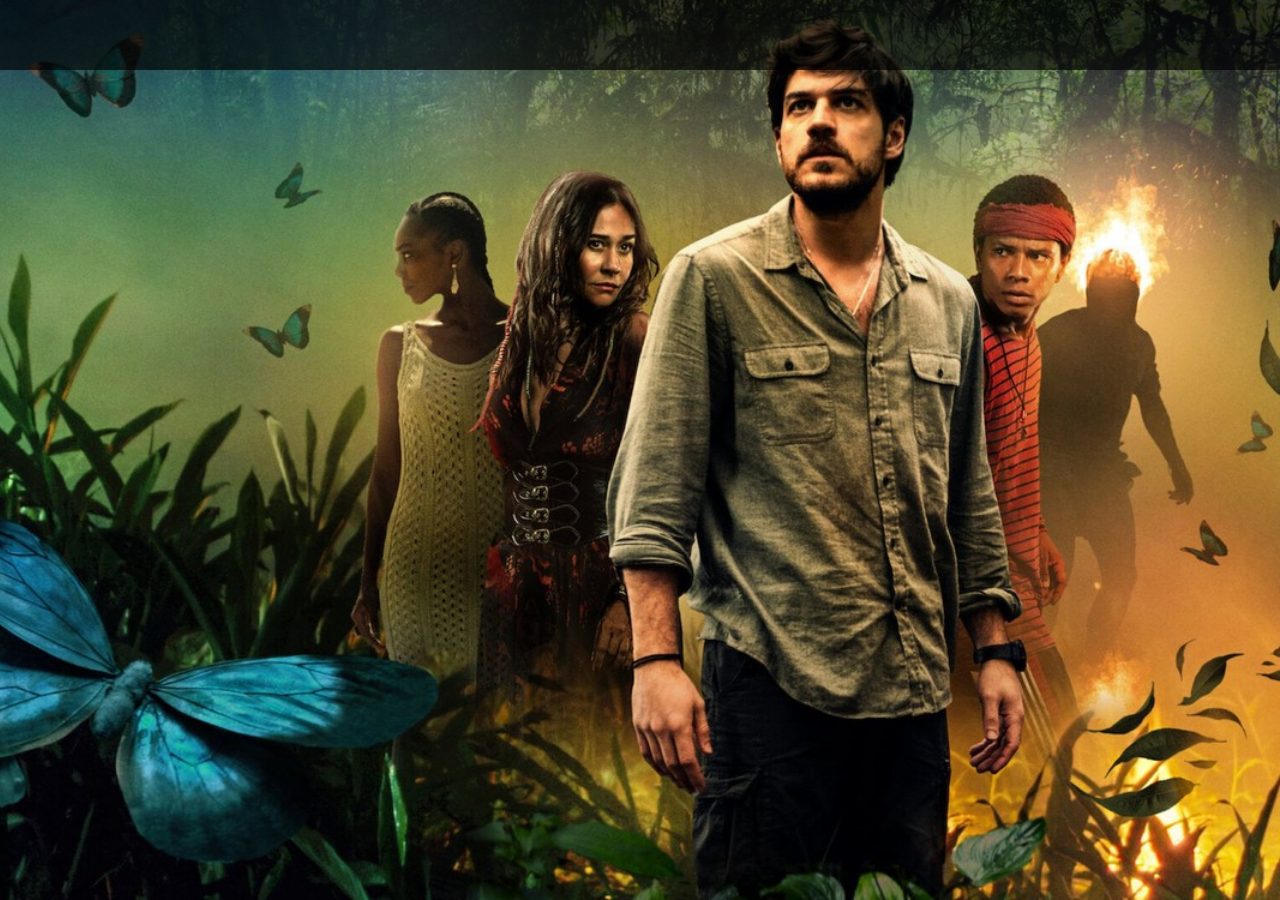
==== index.html @ 59811c14 "configuração do background" ====
<!DOCTYPE html>
<html lang="pt-BR">
<head>
    <meta charset="UTF-8">
    <meta http-equiv="X-UA-Compatible" content="IE=edge">
    <meta name="viewport" content="width=device-width, initial-scale=1.0">
    <link rel="stylesheet" href="style.css">
    <title>Cidade Invisível</title>
</head>
<body>
    <header></header>
    <main></main>
    <footer></footer>
</body>
</html>
---- style.css ----
* {
    margin: 0;
    padding: 0;
    box-sizing: border-box;
}

body {
    width: 100vw;
    height: 100vh;
    background-image: url("img/cidade-invisivel.jpg");
    background-repeat: no-repeat;
    background-size: cover;
    background-position: right top;
    display: flex;
    flex-direction: column;
}

header {
    background-color: #000000AA;
    height: 70px;
}

main {
    /*background-color: cyan;*/
    flex-grow: 1;
}

footer {
    /*background-color: darkcyan;*/
    height: 40px;
}
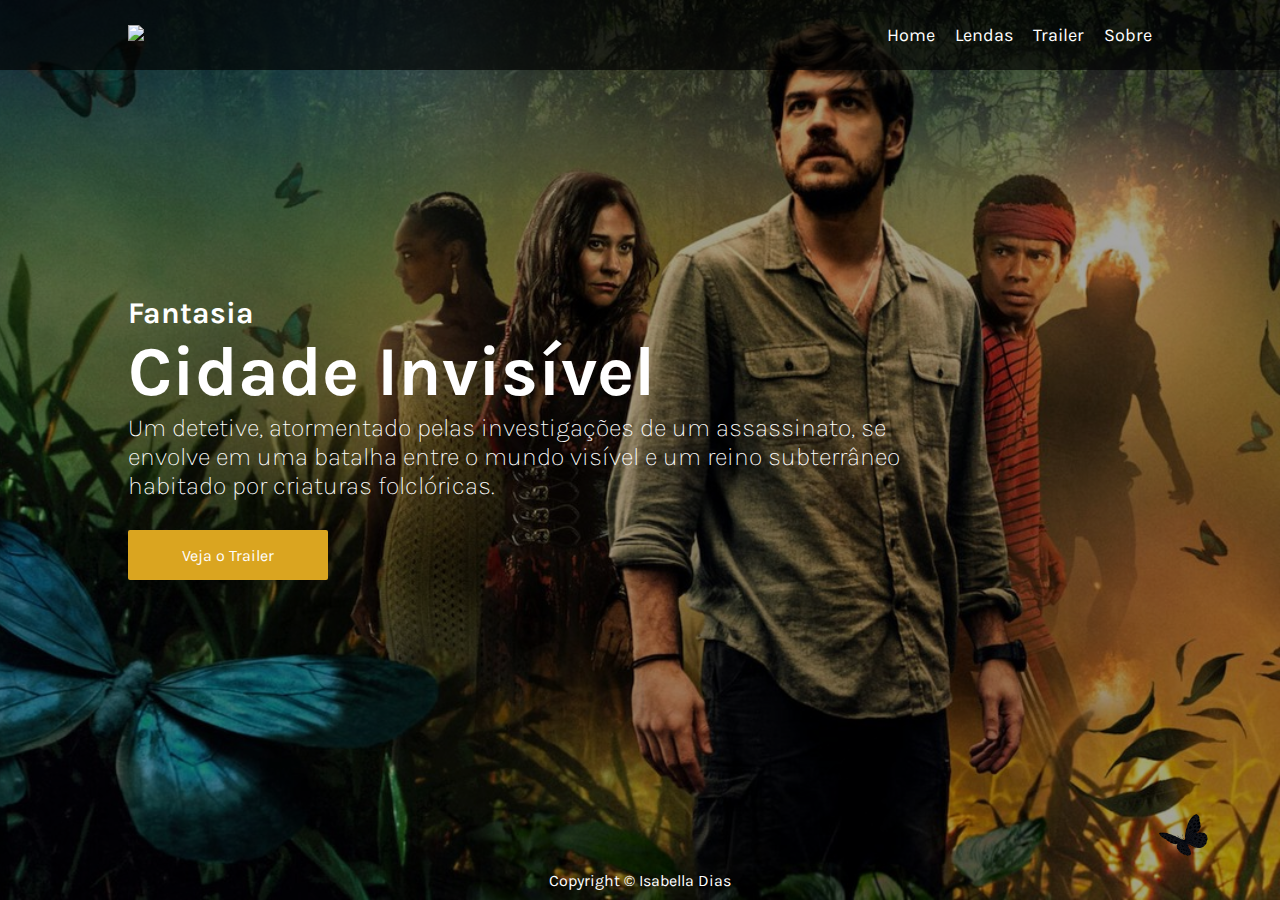
==== commit 938ea9a8: "site concluido" ====
--- a/index.html
+++ b/index.html
@@ -5,11 +5,40 @@
     <meta http-equiv="X-UA-Compatible" content="IE=edge">
     <meta name="viewport" content="width=device-width, initial-scale=1.0">
     <link rel="stylesheet" href="style.css">
+    <link rel="preconnect" href="https://fonts.gstatic.com">
+    <link href="https://fonts.googleapis.com/css2?family=Karla:wght@200;300;400;700&display=swap" rel="stylesheet">
     <title>Cidade Invisível</title>
 </head>
 <body>
-    <header></header>
-    <main></main>
-    <footer></footer>
+    <header>
+        <a href="#" class="logo">
+            <img src="img/netflix.png" altl="logo Netflix">
+        </a>
+        <nav class="links">
+            <ul>
+                <li><a href="#">Home</a></li>
+                <li><a href="#">Lendas</a></li>
+                <li><a href="#">Trailer</a></li>
+                <li><a href="#">Sobre</a></li>
+            </ul>
+        </nav>
+    </header>
+
+    <main>
+        <h2>Fantasia</h2>
+        <h1>Cidade Invisível</h1>
+        <p>
+            Um detetive, atormentado pelas investigações de um assassinato, se envolve em uma batalha entre o 
+            mundo visível e um reino subterrâneo habitado por criaturas folclóricas.
+        </p>
+        <a href="#">Veja o Trailer</a>
+    </main>
+
+    <footer>
+        <p>Copyright &copy; Isabella Dias</p>
+    </footer>
+
+    <img src="img/butterfly.gif" alt="Butterfly" class="butterfly">
+    
 </body>
 </html>--- a/style.css
+++ b/style.css
@@ -8,24 +8,109 @@
     width: 100vw;
     height: 100vh;
     background-image: url("img/cidade-invisivel.jpg");
+    background-color: #0000005A;
+    background-blend-mode: darken;
     background-repeat: no-repeat;
     background-size: cover;
     background-position: right top;
     display: flex;
     flex-direction: column;
+    color: white;
+    font-family: 'Karla', sans-serif;
 }
 
 header {
     background-color: #000000AA;
     height: 70px;
+    display: flex;
+    justify-content: space-between;
+    align-items: center;
+    padding: 0 10vw;
+}
+
+.logo img {
+    width: 120px;
+}
+
+.links a {
+    color: white;
+    text-decoration: none;
+    font-size: 18px;
+    user-select: none; 
+    transition:all 1s; 
+}
+
+.links a:hover {
+    color: red;
+}
+
+.links ul{
+    display: flex;
+    gap: 20px;
+    list-style-type: none;
 }
 
 main {
-    /*background-color: cyan;*/
+    padding: 25vh 10vw;
     flex-grow: 1;
 }
 
+main h2 {
+    font-size: 30px;
+}
+
+main h1 {
+    font-size: 70px;
+}
+
+main p {
+    font-size: 25px;
+    font-weight:200;
+    max-width: 800px;
+}
+
+main a {
+    display: flex;
+    justify-content: center;
+    align-items: center;
+    text-decoration: none;
+    color: white;
+    width: 200px;
+    height: 50px;
+    background-color: goldenrod;
+    margin-top: 30px;
+    border-radius: 2px;
+    transition:all 0.5s; 
+}
+
+main a:hover {
+    border: solid 1px goldenrod;
+    background-color: black;
+}
+
 footer {
-    /*background-color: darkcyan;*/
     height: 40px;
+    display: flex;
+    justify-content: center;
+    align-items: center;
+}
+
+.butterfly {
+    position: absolute;
+    width: 60px;
+    top: 90vh;
+    left: 90vw;
+    filter: brightness(10%);
+    animation: fly 30s linear infinite;
+}
+
+@keyframes fly {
+    0%{
+        transform: translate(0,0);
+    }
+
+    100%{
+        transform: translate(-90vw, -90vh);
+    }
+
 }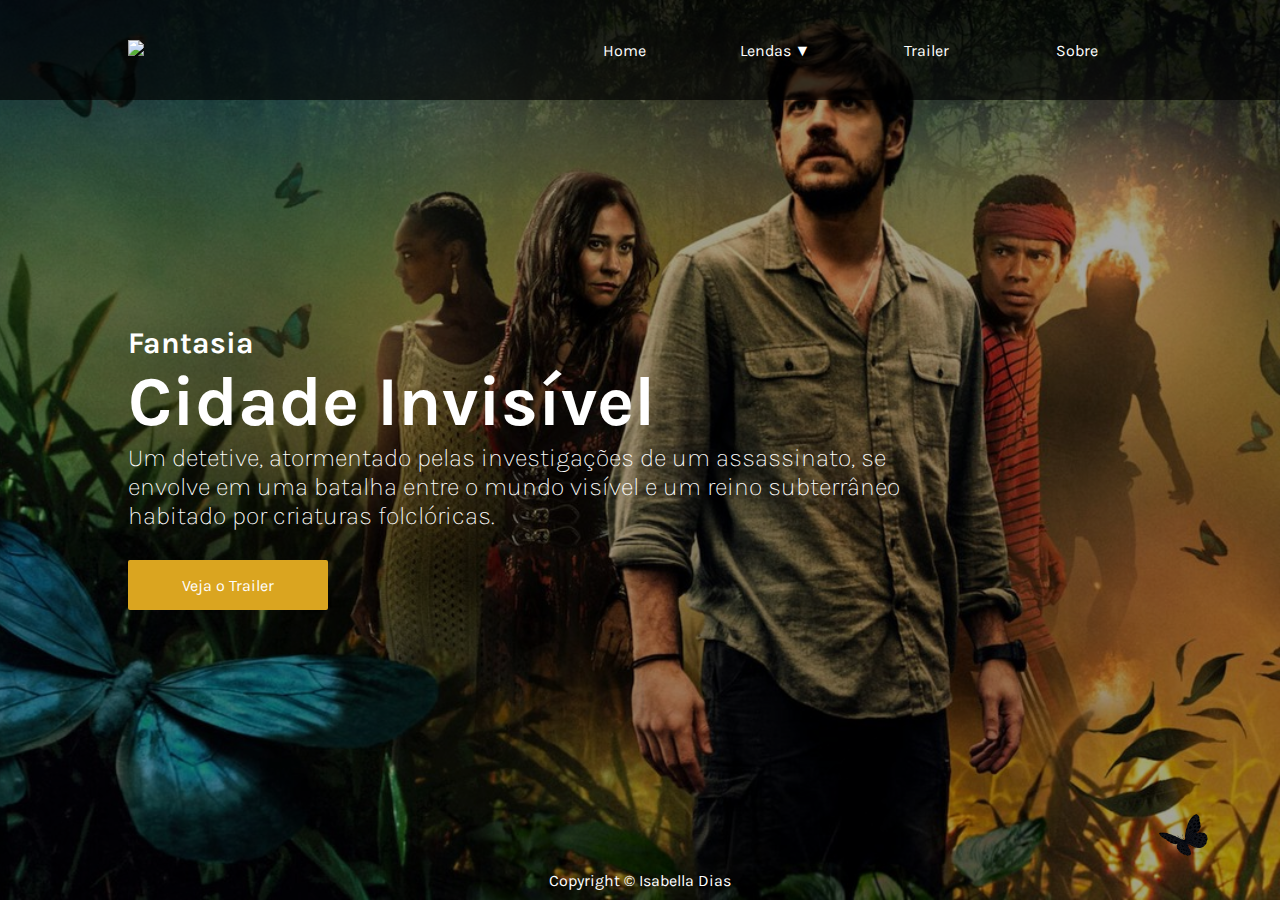
==== commit c1531c4a: "sobre finalizado e atualizações de menu" ====
--- a/index.html
+++ b/index.html
@@ -5,21 +5,31 @@
     <meta http-equiv="X-UA-Compatible" content="IE=edge">
     <meta name="viewport" content="width=device-width, initial-scale=1.0">
     <link rel="stylesheet" href="style.css">
+    <link rel="stylesheet" href="dropdown-menu.css">
     <link rel="preconnect" href="https://fonts.gstatic.com">
     <link href="https://fonts.googleapis.com/css2?family=Karla:wght@200;300;400;700&display=swap" rel="stylesheet">
     <title>Cidade Invisível</title>
 </head>
 <body>
     <header>
-        <a href="#" class="logo">
+        <a href="https://www.netflix.com/br/" class="logo">
             <img src="img/netflix.png" altl="logo Netflix">
         </a>
         <nav class="links">
-            <ul>
-                <li><a href="#">Home</a></li>
-                <li><a href="#">Lendas</a></li>
-                <li><a href="#">Trailer</a></li>
-                <li><a href="#">Sobre</a></li>
+            <ul class="dropdown-menu">
+                <li><a href="index.html">Home</a></li>
+                <li><a href="#">Lendas ▼</a>
+                    <ul class="dropdown-submenu">
+                        <li><a href="curupira.html">Curupira</a></li>
+                        <li><a href="saci.html">Saci-Pererê</a></li>
+                        <li><a href="cuca.html">Cuca</a></li>
+                        <li><a href="iara.html">Iara</a></li>
+                        <li><a href="tutu.html">Tutu</a></li>
+                        <li><a href="boto.html">Boto-Cor-de-Rosa</a></li>
+                    </ul> 
+                </li>
+                <li><a href="https://www.youtube.com/watch?v=GodwQKNXIYk">Trailer</a></li>
+                <li><a href="sobre.html">Sobre</a></li>
             </ul>
         </nav>
     </header>
@@ -31,7 +41,7 @@
             Um detetive, atormentado pelas investigações de um assassinato, se envolve em uma batalha entre o 
             mundo visível e um reino subterrâneo habitado por criaturas folclóricas.
         </p>
-        <a href="#">Veja o Trailer</a>
+        <a href="https://www.youtube.com/watch?v=GodwQKNXIYk">Veja o Trailer</a>
     </main>
 
     <footer>
--- a/style.css
+++ b/style.css
@@ -21,7 +21,7 @@
 
 header {
     background-color: #000000AA;
-    height: 70px;
+    height: 100px;
     display: flex;
     justify-content: space-between;
     align-items: center;
@@ -45,8 +45,7 @@
 }
 
 .links ul{
-    display: flex;
-    gap: 20px;
+    gap: 1px;
     list-style-type: none;
 }
 
--- a/dropdown-menu.css
+++ b/dropdown-menu.css
@@ -0,0 +1,48 @@
+.dropdown-menu{
+    display: flex;
+}
+
+.dropdown-menu li{
+    width: 150px;
+    height: 50px;
+    list-style: none;
+}
+
+.dropdown-menu a{
+    display: block;
+    width: 100%;
+    height: 100%;
+    color: white;
+    text-decoration: none;
+    display: flex;
+    justify-content: center;
+    align-items: center;
+    font-size: 1rem;
+    transition: all 0.25s linear;
+}
+
+.dropdown-menu li:hover > a{
+    color: #de0611;;
+}
+
+.dropdown-menu li:hover > .dropdown-submenu {
+    display: block;
+}
+
+.dropdown-submenu{
+    margin-top: 1px;
+    display: none;
+    position: absolute;
+}
+
+.dropdown-submenu a{
+    background-color: #00000080;
+    width: 150%;
+    display: flex;
+    justify-content: flex-start;
+    padding-left: 10px;
+    border-left: 4px solid transparent;
+}
+.dropdown-submenu li:hover > a{
+    border-left: 4px solid red;
+}
